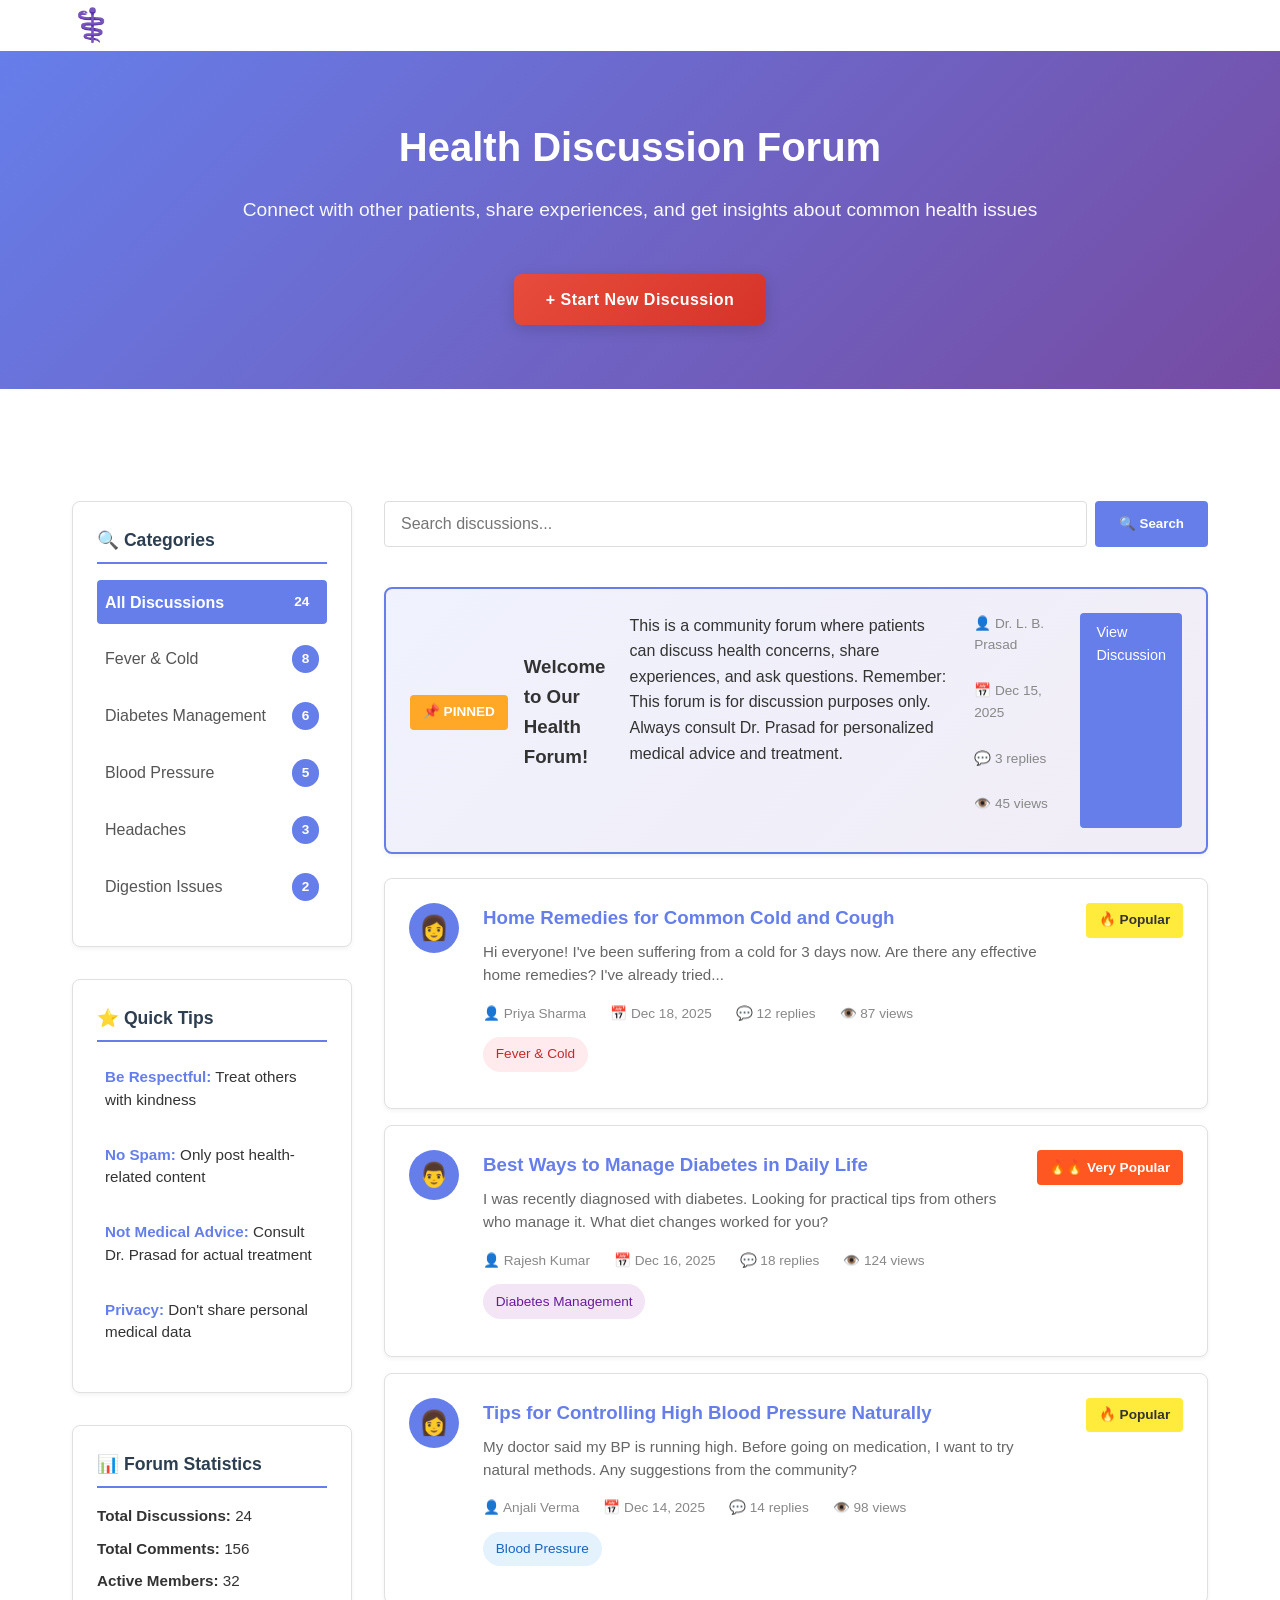
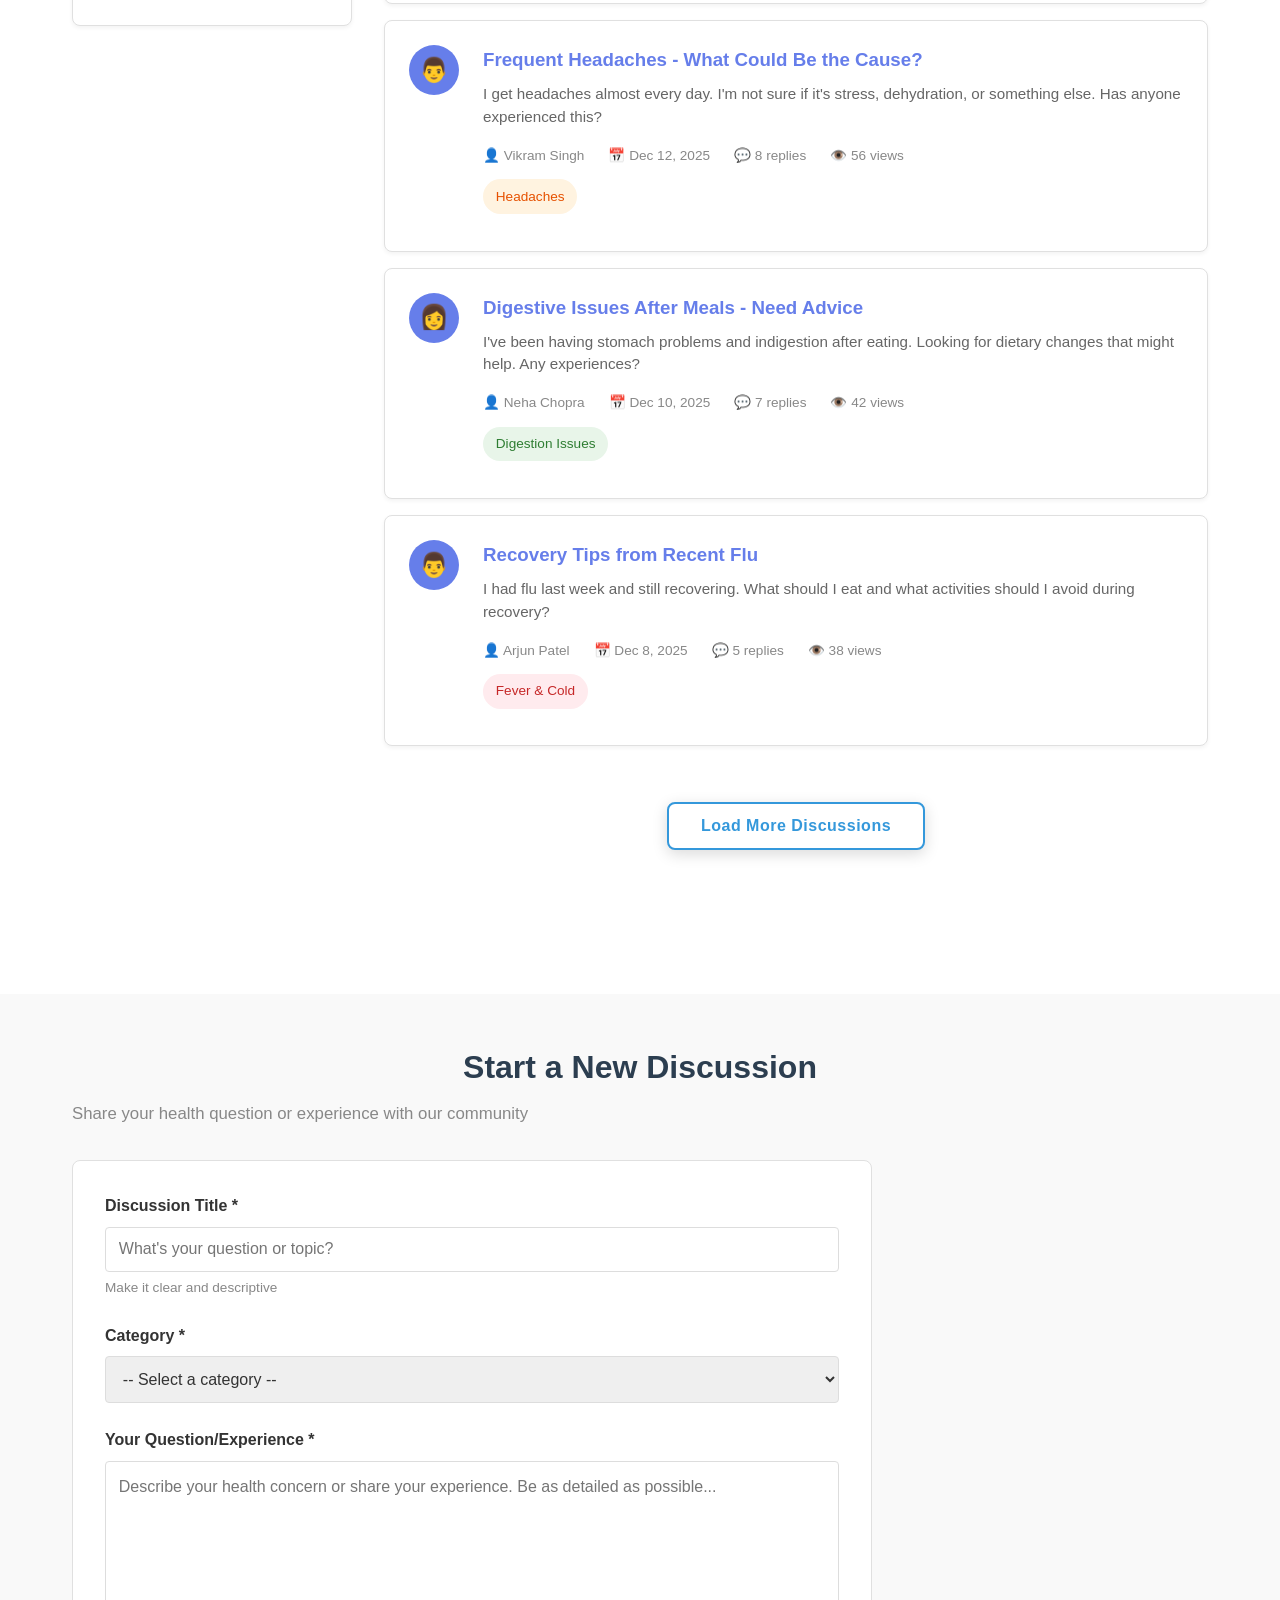
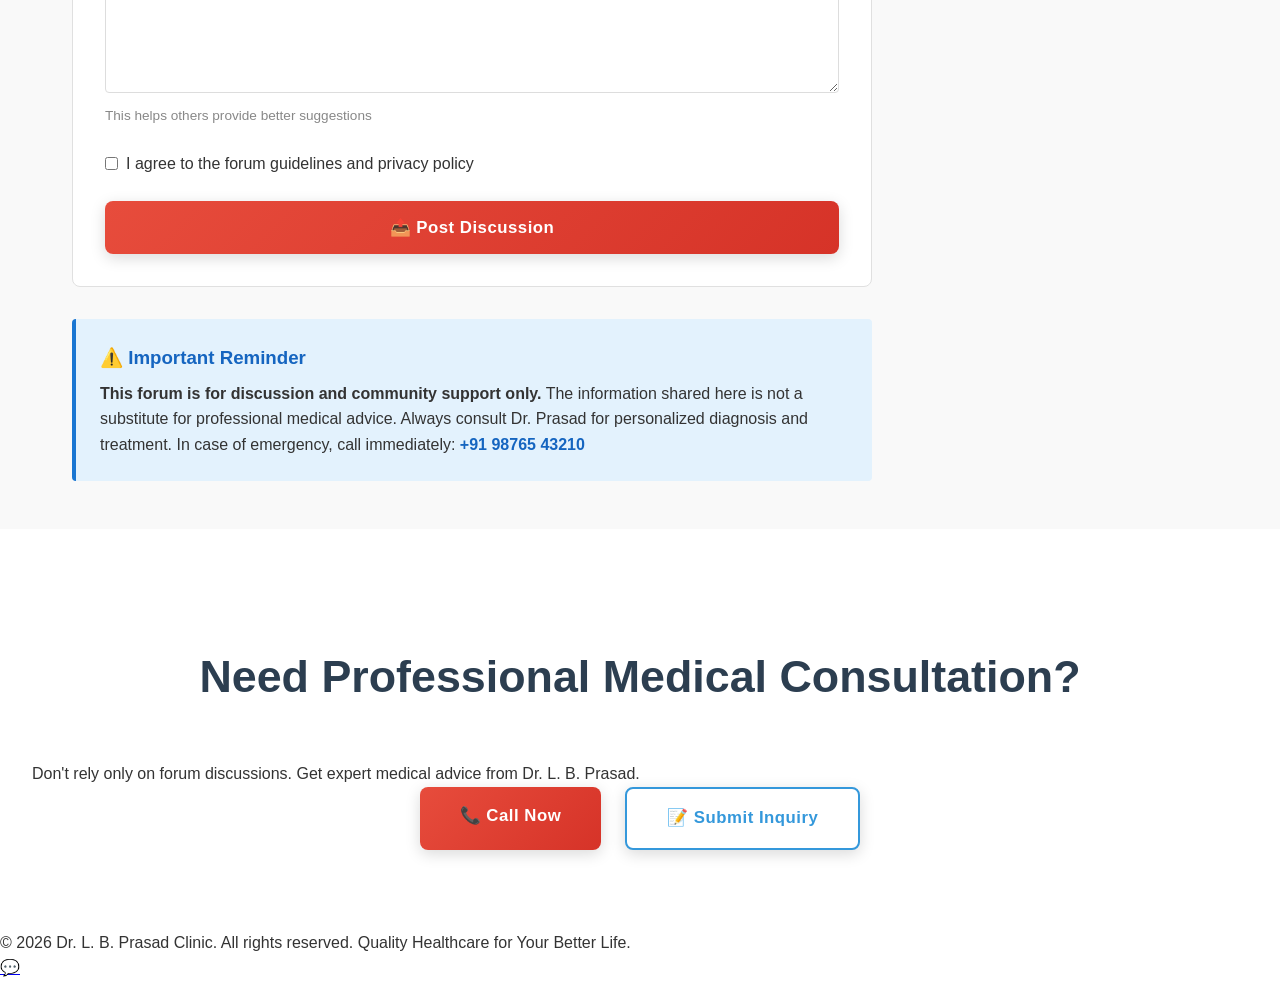
==== forum.html @ 611b88f1 "Add professional health discussion forum with modern UI and responsive design" ====
<!DOCTYPE html>
<html lang="en">
<head>
    <meta charset="UTF-8">
    <meta name="viewport" content="width=device-width, initial-scale=1.0">
    <title>Health Forum - Dr. L. B. Prasad Clinic</title>
    <link rel="stylesheet" href="style.css">
</head>
<body>
    <!-- Navbar -->
    <navbar>
        <div class="nav-container">
            <div class="logo">
                <span class="logo-icon">⚕️</span>
                <span>Dr. L. B. Prasad</span>
            </div>
            <ul class="nav-links">
                <li><a href="index.html#about">About</a></li>
                <li><a href="index.html#services">Services</a></li>
                <li><a href="index.html#testimonials">Testimonials</a></li>
                <li><a href="forum.html">Forum</a></li>
                <li><a href="index.html#contact">Contact</a></li>
            </ul>
        </div>
    </navbar>

    <!-- Forum Hero Section -->
    <section class="forum-hero">
        <h1>Health Discussion Forum</h1>
        <p>Connect with other patients, share experiences, and get insights about common health issues</p>
        <a href="#new-thread" class="btn btn-primary">+ Start New Discussion</a>
    </section>

    <!-- Forum Main Content -->
    <section class="forum-main">
        <div class="container forum-container">
            <!-- Sidebar -->
            <aside class="forum-sidebar">
                <div class="forum-widget">
                    <h3>🔍 Categories</h3>
                    <ul class="category-list">
                        <li><a href="#" class="category-active">All Discussions <span class="badge">24</span></a></li>
                        <li><a href="#">Fever & Cold <span class="badge">8</span></a></li>
                        <li><a href="#">Diabetes Management <span class="badge">6</span></a></li>
                        <li><a href="#">Blood Pressure <span class="badge">5</span></a></li>
                        <li><a href="#">Headaches <span class="badge">3</span></a></li>
                        <li><a href="#">Digestion Issues <span class="badge">2</span></a></li>
                    </ul>
                </div>

                <div class="forum-widget">
                    <h3>⭐ Quick Tips</h3>
                    <ul class="tips-list">
                        <li><strong>Be Respectful:</strong> Treat others with kindness</li>
                        <li><strong>No Spam:</strong> Only post health-related content</li>
                        <li><strong>Not Medical Advice:</strong> Consult Dr. Prasad for actual treatment</li>
                        <li><strong>Privacy:</strong> Don't share personal medical data</li>
                    </ul>
                </div>

                <div class="forum-widget">
                    <h3>📊 Forum Statistics</h3>
                    <p><strong>Total Discussions:</strong> 24</p>
                    <p><strong>Total Comments:</strong> 156</p>
                    <p><strong>Active Members:</strong> 32</p>
                </div>
            </aside>

            <!-- Main Forum Content -->
            <main class="forum-content">
                <!-- Search Bar -->
                <div class="forum-search">
                    <input type="text" placeholder="Search discussions..." id="forumSearch">
                    <button>🔍 Search</button>
                </div>

                <!-- Pinned Discussion -->
                <div class="forum-thread pinned">
                    <div class="thread-header">
                        <span class="pinned-badge">📌 PINNED</span>
                        <h3>Welcome to Our Health Forum!</h3>
                    </div>
                    <p class="thread-content">This is a community forum where patients can discuss health concerns, share experiences, and ask questions. Remember: This forum is for discussion purposes only. Always consult Dr. Prasad for personalized medical advice and treatment.</p>
                    <div class="thread-meta">
                        <span>👤 Dr. L. B. Prasad</span>
                        <span>📅 Dec 15, 2025</span>
                        <span>💬 3 replies</span>
                        <span>👁️ 45 views</span>
                    </div>
                    <div class="thread-actions">
                        <a href="#" class="action-btn">View Discussion</a>
                    </div>
                </div>

                <!-- Forum Threads -->
                <div class="forum-threads">
                    <!-- Thread 1 -->
                    <div class="forum-thread">
                        <div class="thread-avatar">
                            <span>👩</span>
                        </div>
                        <div class="thread-body">
                            <h3><a href="#">Home Remedies for Common Cold and Cough</a></h3>
                            <p class="thread-excerpt">Hi everyone! I've been suffering from a cold for 3 days now. Are there any effective home remedies? I've already tried...</p>
                            <div class="thread-meta">
                                <span>👤 Priya Sharma</span>
                                <span>📅 Dec 18, 2025</span>
                                <span>💬 12 replies</span>
                                <span>👁️ 87 views</span>
                            </div>
                            <div class="thread-tag">
                                <span class="tag cold">Fever & Cold</span>
                            </div>
                        </div>
                        <div class="thread-status">
                            <span class="popular">🔥 Popular</span>
                        </div>
                    </div>

                    <!-- Thread 2 -->
                    <div class="forum-thread">
                        <div class="thread-avatar">
                            <span>👨</span>
                        </div>
                        <div class="thread-body">
                            <h3><a href="#">Best Ways to Manage Diabetes in Daily Life</a></h3>
                            <p class="thread-excerpt">I was recently diagnosed with diabetes. Looking for practical tips from others who manage it. What diet changes worked for you?</p>
                            <div class="thread-meta">
                                <span>👤 Rajesh Kumar</span>
                                <span>📅 Dec 16, 2025</span>
                                <span>💬 18 replies</span>
                                <span>👁️ 124 views</span>
                            </div>
                            <div class="thread-tag">
                                <span class="tag diabetes">Diabetes Management</span>
                            </div>
                        </div>
                        <div class="thread-status">
                            <span class="very-popular">🔥🔥 Very Popular</span>
                        </div>
                    </div>

                    <!-- Thread 3 -->
                    <div class="forum-thread">
                        <div class="thread-avatar">
                            <span>👩</span>
                        </div>
                        <div class="thread-body">
                            <h3><a href="#">Tips for Controlling High Blood Pressure Naturally</a></h3>
                            <p class="thread-excerpt">My doctor said my BP is running high. Before going on medication, I want to try natural methods. Any suggestions from the community?</p>
                            <div class="thread-meta">
                                <span>👤 Anjali Verma</span>
                                <span>📅 Dec 14, 2025</span>
                                <span>💬 14 replies</span>
                                <span>👁️ 98 views</span>
                            </div>
                            <div class="thread-tag">
                                <span class="tag bp">Blood Pressure</span>
                            </div>
                        </div>
                        <div class="thread-status">
                            <span class="popular">🔥 Popular</span>
                        </div>
                    </div>

                    <!-- Thread 4 -->
                    <div class="forum-thread">
                        <div class="thread-avatar">
                            <span>👨</span>
                        </div>
                        <div class="thread-body">
                            <h3><a href="#">Frequent Headaches - What Could Be the Cause?</a></h3>
                            <p class="thread-excerpt">I get headaches almost every day. I'm not sure if it's stress, dehydration, or something else. Has anyone experienced this?</p>
                            <div class="thread-meta">
                                <span>👤 Vikram Singh</span>
                                <span>📅 Dec 12, 2025</span>
                                <span>💬 8 replies</span>
                                <span>👁️ 56 views</span>
                            </div>
                            <div class="thread-tag">
                                <span class="tag headache">Headaches</span>
                            </div>
                        </div>
                    </div>

                    <!-- Thread 5 -->
                    <div class="forum-thread">
                        <div class="thread-avatar">
                            <span>👩</span>
                        </div>
                        <div class="thread-body">
                            <h3><a href="#">Digestive Issues After Meals - Need Advice</a></h3>
                            <p class="thread-excerpt">I've been having stomach problems and indigestion after eating. Looking for dietary changes that might help. Any experiences?</p>
                            <div class="thread-meta">
                                <span>👤 Neha Chopra</span>
                                <span>📅 Dec 10, 2025</span>
                                <span>💬 7 replies</span>
                                <span>👁️ 42 views</span>
                            </div>
                            <div class="thread-tag">
                                <span class="tag digestion">Digestion Issues</span>
                            </div>
                        </div>
                    </div>

                    <!-- Thread 6 -->
                    <div class="forum-thread">
                        <div class="thread-avatar">
                            <span>👨</span>
                        </div>
                        <div class="thread-body">
                            <h3><a href="#">Recovery Tips from Recent Flu</a></h3>
                            <p class="thread-excerpt">I had flu last week and still recovering. What should I eat and what activities should I avoid during recovery?</p>
                            <div class="thread-meta">
                                <span>👤 Arjun Patel</span>
                                <span>📅 Dec 8, 2025</span>
                                <span>💬 5 replies</span>
                                <span>👁️ 38 views</span>
                            </div>
                            <div class="thread-tag">
                                <span class="tag cold">Fever & Cold</span>
                            </div>
                        </div>
                    </div>
                </div>

                <!-- Load More Button -->
                <div class="load-more-container">
                    <button class="btn btn-secondary">Load More Discussions</button>
                </div>
            </main>
        </div>
    </section>

    <!-- New Thread Modal Section -->
    <section class="new-thread-section" id="new-thread">
        <div class="container">
            <h2>Start a New Discussion</h2>
            <p class="section-subtitle">Share your health question or experience with our community</p>
            
            <form class="new-thread-form" id="newThreadForm">
                <div class="form-group">
                    <label for="thread-title">Discussion Title *</label>
                    <input type="text" id="thread-title" name="title" placeholder="What's your question or topic?" required>
                    <small>Make it clear and descriptive</small>
                </div>

                <div class="form-group">
                    <label for="thread-category">Category *</label>
                    <select id="thread-category" name="category" required>
                        <option value="">-- Select a category --</option>
                        <option value="fever">Fever & Cold</option>
                        <option value="diabetes">Diabetes Management</option>
                        <option value="bp">Blood Pressure</option>
                        <option value="headache">Headaches</option>
                        <option value="digestion">Digestion Issues</option>
                        <option value="other">Other Health Topics</option>
                    </select>
                </div>

                <div class="form-group">
                    <label for="thread-content">Your Question/Experience *</label>
                    <textarea id="thread-content" name="content" placeholder="Describe your health concern or share your experience. Be as detailed as possible..." rows="8" required></textarea>
                    <small>This helps others provide better suggestions</small>
                </div>

                <div class="form-group checkbox">
                    <input type="checkbox" id="thread-agree" name="agree" required>
                    <label for="thread-agree">I agree to the forum guidelines and privacy policy</label>
                </div>

                <button type="submit" class="btn btn-primary btn-large">📤 Post Discussion</button>
            </form>

            <div class="form-info">
                <h3>⚠️ Important Reminder</h3>
                <p><strong>This forum is for discussion and community support only.</strong> The information shared here is not a substitute for professional medical advice. Always consult Dr. Prasad for personalized diagnosis and treatment. In case of emergency, call immediately: <a href="tel:+919876543210"><strong>+91 98765 43210</strong></a></p>
            </div>
        </div>
    </section>

    <!-- CTA Section -->
    <section class="cta-section">
        <h2>Need Professional Medical Consultation?</h2>
        <p>Don't rely only on forum discussions. Get expert medical advice from Dr. L. B. Prasad.</p>
        <div class="cta-buttons">
            <a href="tel:+919876543210" class="btn btn-primary">📞 Call Now</a>
            <a href="index.html#inquiry" class="btn btn-secondary">📝 Submit Inquiry</a>
        </div>
    </section>

    <!-- Footer -->
    <footer>
        <p>&copy; 2026 Dr. L. B. Prasad Clinic. All rights reserved. Quality Healthcare for Your Better Life.</p>
    </footer>

    <!-- Floating WhatsApp Button -->
    <a href="https://wa.me/919876543210?text=Hi%20Dr.%20Prasad,%20I%20need%20medical%20consultation" class="whatsapp-btn" title="Chat on WhatsApp">💬</a>

    <script>
        // Smooth scrolling for navigation
        document.querySelectorAll('a[href^="#"]').forEach(anchor => {
            anchor.addEventListener('click', function (e) {
                e.preventDefault();
                const target = document.querySelector(this.getAttribute('href'));
                if (target) {
                    target.scrollIntoView({
                        behavior: 'smooth',
                        block: 'start'
                    });
                }
            });
        });

        // Forum search functionality
        const searchInput = document.getElementById('forumSearch');
        const threads = document.querySelectorAll('.forum-thread');

        if (searchInput) {
            searchInput.addEventListener('keyup', function() {
                const searchTerm = this.value.toLowerCase();
                threads.forEach(thread => {
                    const title = thread.querySelector('h3').textContent.toLowerCase();
                    const excerpt = thread.querySelector('.thread-excerpt') ? thread.querySelector('.thread-excerpt').textContent.toLowerCase() : '';
                    
                    if (title.includes(searchTerm) || excerpt.includes(searchTerm)) {
                        thread.style.display = 'flex';
                    } else {
                        thread.style.display = 'none';
                    }
                });
            });
        }

        // New thread form submission
        const newThreadForm = document.getElementById('newThreadForm');
        if (newThreadForm) {
            newThreadForm.addEventListener('submit', function(e) {
                e.preventDefault();
                alert('Thank you! Your discussion has been posted. The community can now see and respond to your question.');
                this.reset();
                window.location.href = '#forum-main';
            });
        }

        // Add animation to elements on scroll
        const observerOptions = {
            threshold: 0.1,
            rootMargin: '0px 0px -100px 0px'
        };

        const observer = new IntersectionObserver(function(entries) {
            entries.forEach(entry => {
                if (entry.isIntersecting) {
                    entry.target.style.opacity = '1';
                    entry.target.style.animation = 'slideIn 0.6s ease-out';
                }
            });
        }, observerOptions);

        document.querySelectorAll('.forum-thread').forEach(el => {
            el.style.opacity = '0';
            observer.observe(el);
        });

        // Add keyframe animation
        const style = document.createElement('style');
        style.textContent = `
            @keyframes slideIn {
                from {
                    opacity: 0;
                    transform: translateY(20px);
                }
                to {
                    opacity: 1;
                    transform: translateY(0);
                }
            }
        `;
        document.head.appendChild(style);
    </script>
</body>
</html>
---- style.css ----
* {
    margin: 0;
    padding: 0;
    box-sizing: border-box;
}

body {
    font-family: 'Segoe UI', Tahoma, Geneva, Verdana, sans-serif;
    line-height: 1.6;
    color: #333;
}

/* Navbar */
navbar {
    background: linear-gradient(135deg, #2c3e50 0%, #3498db 100%);
    color: white;
    padding: 1rem 0;
    position: sticky;
    top: 0;
    z-index: 100;
    box-shadow: 0 2px 10px rgba(0, 0, 0, 0.1);
}

.nav-container {
    max-width: 1200px;
    margin: 0 auto;
    display: flex;
    justify-content: space-between;
    align-items: center;
    padding: 0 2rem;
}

.logo {
    font-size: 1.5rem;
    font-weight: bold;
    display: flex;
    align-items: center;
    gap: 0.5rem;
}

.logo-icon {
    font-size: 2rem;
}

.nav-links {
    display: flex;
    gap: 2rem;
    list-style: none;
}

.nav-links a {
    color: white;
    text-decoration: none;
    transition: opacity 0.3s;
    font-size: 0.95rem;
}

.nav-links a:hover {
    opacity: 0.8;
}

/* Tablets & Medium Screens */
@media (max-width: 1024px) {
    .nav-container {
        padding: 0 1.5rem;
    }
    
    .nav-links {
        gap: 1.5rem;
    }
    
    .logo {
        font-size: 1.3rem;
    }
}

/* Small Tablets & Phones */
@media (max-width: 768px) {
    .nav-links {
        display: none;
    }
    
    .nav-container {
        padding: 0 1rem;
    }
    
    .logo {
        font-size: 1.2rem;
    }
    
    .logo-icon {
        font-size: 1.5rem;
    }
}

/* Extra Small Phones */
@media (max-width: 480px) {
    .logo {
        font-size: 1rem;
    }
    
    .logo-icon {
        font-size: 1.3rem;
    }
}

/* Hero Section */
.hero {
    background: linear-gradient(rgba(20, 33, 61, 0.85), rgba(52, 152, 219, 0.85)), 
                url('https://images.unsplash.com/photo-1576091160550-2173dba999ef?w=1400&h=700&fit=crop') center/cover;
    color: white;
    padding: 120px 2rem;
    text-align: center;
    min-height: 600px;
    display: flex;
    flex-direction: column;
    justify-content: center;
    align-items: center;
}

.hero h1 {
    font-size: 3.5rem;
    margin-bottom: 1.5rem;
    text-shadow: 2px 2px 8px rgba(0, 0, 0, 0.5);
    font-weight: 700;
    letter-spacing: -1px;
}

.hero p {
    font-size: 1.4rem;
    margin-bottom: 3rem;
    max-width: 750px;
    text-shadow: 1px 1px 4px rgba(0, 0, 0, 0.4);
    line-height: 1.6;
}

.cta-buttons {
    display: flex;
    gap: 1.5rem;
    justify-content: center;
    flex-wrap: wrap;
}

.btn {
    padding: 16px 40px;
    font-size: 1.05rem;
    border: none;
    border-radius: 8px;
    cursor: pointer;
    text-decoration: none;
    transition: all 0.35s cubic-bezier(0.4, 0, 0.2, 1);
    font-weight: 700;
    display: inline-block;
    letter-spacing: 0.5px;
    box-shadow: 0 4px 15px rgba(0, 0, 0, 0.15);
}

.btn-primary {
    background: linear-gradient(135deg, #e74c3c 0%, #d63328 100%);
    color: white;
}

.btn-primary:hover {
    background: linear-gradient(135deg, #d63328 0%, #c0392b 100%);
    transform: translateY(-3px);
    box-shadow: 0 8px 25px rgba(231, 76, 60, 0.4);
}

.btn-primary:active {
    transform: translateY(-1px);
}

.btn-secondary {
    background: white;
    color: #3498db;
    border: 2px solid #3498db;
}

.btn-secondary:hover {
    background: #3498db;
    color: white;
    transform: translateY(-3px);
    box-shadow: 0 8px 25px rgba(52, 152, 219, 0.4);
}

/* Large Desktops (1920px and above) */
@media (min-width: 1920px) {
    .hero {
        padding: 150px 2rem;
        min-height: 700px;
    }
    
    .hero h1 {
        font-size: 4rem;
    }
    
    .hero p {
        font-size: 1.6rem;
    }
}

/* Standard Desktops */
@media (max-width: 1200px) and (min-width: 1024px) {
    .hero {
        padding: 100px 2rem;
        min-height: 550px;
    }
    
    .hero h1 {
        font-size: 3rem;
    }
    
    .hero p {
        font-size: 1.2rem;
    }
}

/* Tablets & Medium Screens */
@media (max-width: 1024px) {
    .hero {
        padding: 80px 1.5rem;
        min-height: 500px;
    }
    
    .hero h1 {
        font-size: 2.5rem;
        margin-bottom: 1.2rem;
    }
    
    .hero p {
        font-size: 1.1rem;
        margin-bottom: 2.5rem;
    }
    
    .btn {
        padding: 14px 35px;
        font-size: 0.95rem;
    }
}

/* Small Tablets & Large Phones */
@media (max-width: 768px) {
    .hero {
        padding: 60px 1rem;
        min-height: 450px;
    }
    
    .hero h1 {
        font-size: 2rem;
        margin-bottom: 1rem;
    }
    
    .hero p {
        font-size: 1rem;
        margin-bottom: 2rem;
        max-width: 100%;
    }
    
    .cta-buttons {
        flex-direction: column;
        align-items: center;
        gap: 1rem;
        width: 100%;
    }
    
    .btn {
        width: 90%;
        max-width: 350px;
        padding: 14px 30px;
        font-size: 0.95rem;
    }
}

/* Phones (480px to 768px) */
@media (max-width: 600px) {
    .hero {
        padding: 50px 1rem;
        min-height: 400px;
    }
    
    .hero h1 {
        font-size: 1.7rem;
        margin-bottom: 0.8rem;
        letter-spacing: 0;
    }
    
    .hero p {
        font-size: 0.9rem;
        margin-bottom: 1.5rem;
        line-height: 1.5;
    }
    
    .btn {
        width: 100%;
        padding: 12px 25px;
        font-size: 0.9rem;
    }
}

/* Extra Small Phones (Below 480px) */
@media (max-width: 480px) {
    .hero {
        padding: 40px 0.75rem;
        min-height: 350px;
    }
    
    .hero h1 {
        font-size: 1.5rem;
        margin-bottom: 0.6rem;
    }
    
    .hero p {
        font-size: 0.85rem;
        margin-bottom: 1.2rem;
    }
    
    .cta-buttons {
        gap: 0.8rem;
    }
    
    .btn {
        width: 100%;
        padding: 11px 20px;
        font-size: 0.85rem;
        letter-spacing: 0;
    }
}

/* Container */
.container {
    max-width: 1200px;
    margin: 0 auto;
    padding: 0 2rem;
}

/* Section Styling */
section {
    padding: 80px 2rem;
}

section h2 {
    font-size: 2.8rem;
    margin-bottom: 3rem;
    color: #2c3e50;
    text-align: center;
    font-weight: 700;
}

/* Large Desktops */
@media (min-width: 1920px) {
    section {
        padding: 100px 2rem;
    }
    
    section h2 {
        font-size: 3.2rem;
        margin-bottom: 4rem;
    }
}

/* Tablets */
@media (max-width: 1024px) {
    section {
        padding: 60px 1.5rem;
    }
    
    section h2 {
        font-size: 2.3rem;
        margin-bottom: 2.5rem;
    }
}

/* Small Tablets & Large Phones */
@media (max-width: 768px) {
    section {
        padding: 50px 1rem;
    }
    
    section h2 {
        font-size: 1.9rem;
        margin-bottom: 2rem;
    }
}

/* Phones */
@media (max-width: 600px) {
    section {
        padding: 40px 0.75rem;
    }
    
    section h2 {
        font-size: 1.6rem;
        margin-bottom: 1.5rem;
    }
}

/* Extra Small Phones */
@media (max-width: 480px) {
    section {
        padding: 30px 0.75rem;
    }
    
    section h2 {
        font-size: 1.4rem;
        margin-bottom: 1.2rem;
    }
}

/* About Doctor Section */
.about-doctor {
    background: #f8f9fa;
    padding: 80px 2rem;
}

.about-doctor h2 {
    margin-bottom: 3rem;
}

.about-content {
    display: grid;
    grid-template-columns: 1fr 1fr;
    gap: 4rem;
    align-items: center;
    max-width: 1200px;
    margin: 0 auto;
}

.about-image {
    text-align: center;
}

.about-image img {
    width: 100%;
    max-width: 380px;
    border-radius: 12px;
    box-shadow: 0 10px 40px rgba(0, 0, 0, 0.15);
    transition: transform 0.3s;
}

.about-image img:hover {
    transform: scale(1.02);
}

.about-text h3 {
    font-size: 1.9rem;
    color: #3498db;
    margin-bottom: 1.5rem;
}

.about-text p {
    margin-bottom: 2rem;
    color: #555;
    line-height: 1.8;
    font-size: 1.05rem;
}

.points {
    list-style: none;
}

.points li {
    padding: 1rem 0;
    padding-left: 40px;
    position: relative;
    color: #555;
    font-size: 1.05rem;
    line-height: 1.6;
}

.points li:before {
    content: "✓";
    position: absolute;
    left: 0;
    color: #27ae60;
    font-weight: bold;
    font-size: 1.4rem;
}

/* Tablets */
@media (max-width: 1024px) {
    .about-content {
        gap: 2.5rem;
    }
    
    .about-text h3 {
        font-size: 1.6rem;
        margin-bottom: 1.2rem;
    }
    
    .about-text p {
        margin-bottom: 1.5rem;
        font-size: 1rem;
    }
    
    .points li {
        padding: 0.8rem 0;
        padding-left: 35px;
        font-size: 1rem;
    }
}

/* Small Tablets & Large Phones */
@media (max-width: 768px) {
    .about-doctor {
        padding: 50px 1rem;
    }
    
    .about-content {
        grid-template-columns: 1fr;
        gap: 2rem;
    }
    
    .about-image img {
        max-width: 280px;
    }
    
    .about-text h3 {
        font-size: 1.5rem;
        margin-bottom: 1rem;
    }
    
    .about-text p {
        margin-bottom: 1.2rem;
        font-size: 0.95rem;
    }
    
    .points li {
        padding: 0.7rem 0;
        padding-left: 30px;
        font-size: 0.95rem;
    }
}

/* Phones */
@media (max-width: 600px) {
    .about-doctor {
        padding: 40px 0.75rem;
    }
    
    .about-image img {
        max-width: 220px;
    }
    
    .about-text h3 {
        font-size: 1.3rem;
        margin-bottom: 0.8rem;
    }
    
    .about-text p {
        margin-bottom: 1rem;
        font-size: 0.9rem;
        line-height: 1.6;
    }
    
    .points li {
        padding: 0.6rem 0;
        padding-left: 28px;
        font-size: 0.9rem;
    }
    
    .points li:before {
        font-size: 1.2rem;
    }
}

/* Extra Small Phones */
@media (max-width: 480px) {
    .about-doctor {
        padding: 30px 0.75rem;
    }
    
    .about-image img {
        max-width: 180px;
    }
    
    .about-text h3 {
        font-size: 1.2rem;
        margin-bottom: 0.6rem;
    }
    
    .about-text p {
        margin-bottom: 0.8rem;
        font-size: 0.85rem;
    }
    
    .points li {
        padding: 0.5rem 0;
        padding-left: 25px;
        font-size: 0.85rem;
    }
}

/* Services Section */
.services {
    background: white;
}

.services-grid {
    display: grid;
    grid-template-columns: repeat(auto-fit, minmax(280px, 1fr));
    gap: 2.5rem;
    max-width: 1200px;
    margin: 0 auto;
}

.service-card {
    background: #f8f9fa;
    padding: 2.5rem 2rem;
    border-radius: 12px;
    text-align: center;
    transition: all 0.35s cubic-bezier(0.4, 0, 0.2, 1);
    border-top: 5px solid #3498db;
    box-shadow: 0 2px 10px rgba(0, 0, 0, 0.08);
    position: relative;
    overflow: hidden;
}

.service-card:hover {
    transform: translateY(-8px);
    box-shadow: 0 15px 40px rgba(52, 152, 219, 0.25);
    border-top-color: #e74c3c;
}

.service-icon {
    font-size: 3rem;
    margin-bottom: 1.2rem;
    transition: transform 0.3s;
}

.service-card:hover .service-icon {
    transform: scale(1.1) rotate(-5deg);
}

.service-card h3 {
    color: #2c3e50;
    margin-bottom: 1rem;
    font-size: 1.3rem;
}

.service-card p {
    color: #666;
    font-size: 0.95rem;
    line-height: 1.7;
}

/* Services Section - Responsive */
@media (max-width: 1024px) {
    .services-grid {
        grid-template-columns: repeat(2, 1fr);
        gap: 2rem;
    }
}

@media (max-width: 768px) {
    .services {
        padding: 50px 1rem;
    }
    
    .services-grid {
        grid-template-columns: 1fr;
        gap: 1.5rem;
    }
    
    .service-card {
        padding: 2rem 1.5rem;
        border-top: 4px solid #3498db;
    }
    
    .service-icon {
        font-size: 2.5rem;
        margin-bottom: 1rem;
    }
    
    .service-card h3 {
        font-size: 1.2rem;
    }
    
    .service-card p {
        font-size: 0.9rem;
    }
}

@media (max-width: 600px) {
    .services {
        padding: 40px 0.75rem;
    }
    
    .services-grid {
        gap: 1.2rem;
    }
    
    .service-card {
        padding: 1.5rem 1.2rem;
    }
    
    .service-icon {
        font-size: 2.2rem;
    }
    
    .service-card h3 {
        font-size: 1.1rem;
        margin-bottom: 0.6rem;
    }
    
    .service-card p {
        font-size: 0.85rem;
        line-height: 1.5;
    }
}

@media (max-width: 480px) {
    .service-card {
        padding: 1.2rem 1rem;
    }
    
    .service-icon {
        font-size: 2rem;
        margin-bottom: 0.8rem;
    }
    
    .service-card h3 {
        font-size: 1rem;
    }
}

/* Testimonials Section */
.testimonials {
    background: linear-gradient(135deg, #3498db 0%, #2980b9 100%);
    color: white;
    padding: 80px 2rem;
}

.testimonials h2 {
    color: white;
}

.testimonials-grid {
    display: grid;
    grid-template-columns: repeat(auto-fit, minmax(300px, 1fr));
    gap: 2.5rem;
    max-width: 1200px;
    margin: 0 auto;
}

.testimonial-card {
    background: rgba(255, 255, 255, 0.12);
    padding: 2.5rem;
    border-radius: 12px;
    backdrop-filter: blur(10px);
    border: 1px solid rgba(255, 255, 255, 0.25);
    transition: all 0.35s;
    position: relative;
    overflow: hidden;
}

.testimonial-card:hover {
    background: rgba(255, 255, 255, 0.18);
    transform: translateY(-5px);
    box-shadow: 0 15px 40px rgba(0, 0, 0, 0.2);
}

.testimonial-stars {
    font-size: 1.3rem;
    color: #ffc107;
    margin-bottom: 1rem;
    letter-spacing: 2px;
}

.testimonial-text {
    font-size: 1rem;
    margin-bottom: 1.5rem;
    line-height: 1.8;
    font-style: italic;
    color: rgba(255, 255, 255, 0.95);
}

.testimonial-author {
    display: flex;
    align-items: center;
    gap: 1rem;
}

.author-avatar {
    width: 55px;
    height: 55px;
    border-radius: 50%;
    background: rgba(255, 255, 255, 0.25);
    display: flex;
    align-items: center;
    justify-content: center;
    font-size: 1.8rem;
    border: 2px solid rgba(255, 255, 255, 0.4);
    flex-shrink: 0;
}

.author-info h4 {
    margin: 0;
    font-size: 1rem;
    font-weight: 600;
}

.author-info p {
    margin: 0;
    font-size: 0.85rem;
    opacity: 0.85;
}

/* Testimonials Section - Responsive */
@media (max-width: 1024px) {
    .testimonials {
        padding: 60px 1.5rem;
    }
    
    .testimonials-grid {
        grid-template-columns: repeat(2, 1fr);
        gap: 2rem;
    }
}

@media (max-width: 768px) {
    .testimonials {
        padding: 50px 1rem;
    }
    
    .testimonials-grid {
        grid-template-columns: 1fr;
        gap: 1.5rem;
    }
    
    .testimonial-card {
        padding: 2rem 1.5rem;
    }
    
    .testimonial-stars {
        font-size: 1.1rem;
        margin-bottom: 0.8rem;
    }
    
    .testimonial-text {
        font-size: 0.95rem;
        margin-bottom: 1.2rem;
    }
    
    .author-avatar {
        width: 48px;
        height: 48px;
        font-size: 1.5rem;
    }
    
    .author-info h4 {
        font-size: 0.95rem;
    }
    
    .author-info p {
        font-size: 0.8rem;
    }
}

@media (max-width: 600px) {
    .testimonials {
        padding: 40px 0.75rem;
    }
    
    .testimonials-grid {
        gap: 1.2rem;
    }
    
    .testimonial-card {
        padding: 1.5rem 1.2rem;
    }
    
    .testimonial-text {
        font-size: 0.9rem;
        margin-bottom: 1rem;
        line-height: 1.6;
    }
    
    .author-avatar {
        width: 45px;
        height: 45px;
        font-size: 1.3rem;
    }
}

@media (max-width: 480px) {
    .testimonial-card {
        padding: 1.2rem 1rem;
    }
    
    .testimonial-text {
        font-size: 0.85rem;
    }
    
    .author-avatar {
        width: 42px;
        height: 42px;
    }
}

/* Contact Section */
.contact {
    background: #f8f9fa;
    padding: 80px 2rem;
}

.contact h2 {
    margin-bottom: 3rem;
}

.contact-content {
    display: grid;
    grid-template-columns: 1fr 1fr;
    gap: 3.5rem;
    max-width: 1200px;
    margin: 0 auto;
}

.contact-info {
    background: white;
    padding: 3rem;
    border-radius: 12px;
    box-shadow: 0 8px 30px rgba(0, 0, 0, 0.12);
    transition: all 0.3s;
}

.contact-info:hover {
    box-shadow: 0 12px 40px rgba(0, 0, 0, 0.15);
}

.contact-info h3 {
    color: #3498db;
    margin-bottom: 2.5rem;
    font-size: 1.6rem;
}

.contact-item {
    margin-bottom: 2.5rem;
    padding-bottom: 2.5rem;
    border-bottom: 1px solid #ecf0f1;
}

.contact-item:last-child {
    border-bottom: none;
    margin-bottom: 0;
    padding-bottom: 0;
}

.contact-item strong {
    color: #2c3e50;
    display: block;
    margin-bottom: 0.7rem;
    font-size: 1.05rem;
}

.contact-item a {
    color: #e74c3c;
    text-decoration: none;
    transition: color 0.3s;
    font-size: 1.1rem;
    font-weight: 600;
}

.contact-item a:hover {
    color: #c0392b;
}

.contact-item p {
    color: #666;
    line-height: 1.7;
}

.contact-buttons {
    display: flex;
    gap: 1rem;
    margin-top: 2.5rem;
    flex-wrap: wrap;
}

.contact-buttons a {
    flex: 1;
    min-width: 160px;
}

.map-container {
    border-radius: 12px;
    overflow: hidden;
    box-shadow: 0 8px 30px rgba(0, 0, 0, 0.12);
    height: 450px;
}

.map-container iframe {
    width: 100%;
    height: 100%;
    border: none;
}

/* Contact Section - Responsive (CRITICAL FOR CONVERSION) */
@media (max-width: 1024px) {
    .contact {
        padding: 60px 1.5rem;
    }
    
    .contact-content {
        gap: 2.5rem;
    }
}

@media (max-width: 768px) {
    .contact {
        padding: 50px 1rem;
    }
    
    .contact-content {
        grid-template-columns: 1fr;
        gap: 2rem;
    }
    
    .contact-info {
        padding: 2rem 1.5rem;
    }
    
    .contact-info h3 {
        font-size: 1.4rem;
        margin-bottom: 1.5rem;
    }
    
    .contact-item {
        margin-bottom: 1.5rem;
        padding-bottom: 1.5rem;
    }
    
    .contact-item strong {
        font-size: 1rem;
        margin-bottom: 0.5rem;
    }
    
    .contact-item a {
        font-size: 1rem;
    }
    
    .contact-item p {
        font-size: 0.95rem;
    }
    
    .contact-buttons {
        gap: 0.8rem;
    }
    
    .contact-buttons a {
        min-width: 140px;
        padding: 14px 25px;
    }
    
    .map-container {
        height: 350px;
    }
}

@media (max-width: 600px) {
    .contact {
        padding: 40px 0.75rem;
    }
    
    .contact-info {
        padding: 1.5rem 1.2rem;
    }
    
    .contact-info h3 {
        font-size: 1.3rem;
        margin-bottom: 1.2rem;
    }
    
    .contact-item {
        margin-bottom: 1.2rem;
        padding-bottom: 1.2rem;
    }
    
    .contact-item strong {
        font-size: 0.95rem;
    }
    
    .contact-item a {
        font-size: 0.95rem;
    }
    
    .contact-buttons {
        flex-direction: column;
        gap: 0.8rem;
    }
    
    .contact-buttons a {
        width: 100%;
        min-width: auto;
        padding: 13px 20px;
        font-size: 0.9rem;
    }
    
    .map-container {
        height: 300px;
    }
}

@media (max-width: 480px) {
    .contact {
        padding: 30px 0.75rem;
    }
    
    .contact-info {
        padding: 1.2rem 1rem;
    }
    
    .contact-info h3 {
        font-size: 1.2rem;
    }
    
    .contact-item {
        margin-bottom: 1rem;
        padding-bottom: 1rem;
    }
    
    .contact-item strong {
        font-size: 0.9rem;
    }
    
    .contact-buttons a {
        padding: 12px 15px;
        font-size: 0.85rem;
    }
    
    .map-container {
        height: 250px;
    }
}

/* Footer - Responsive */
@media (max-width: 768px) {
    footer {
        padding: 1.5rem 1rem;
    }
    
    footer p {
        font-size: 0.9rem;
    }
}

@media (max-width: 480px) {
    footer {
        padding: 1rem 0.75rem;
    }
    
    footer p {
        font-size: 0.8rem;
        line-height: 1.5;
    }
}

/* Floating WhatsApp Button - Responsive & Touch-Friendly */
@media (max-width: 768px) {
    .whatsapp-btn {
        width: 60px;
        height: 60px;
        font-size: 1.6rem;
        bottom: 25px;
        right: 25px;
    }
}

@media (max-width: 600px) {
    .whatsapp-btn {
        width: 55px;
        height: 55px;
        font-size: 1.5rem;
        bottom: 20px;
        right: 20px;
    }
}

@media (max-width: 480px) {
    .whatsapp-btn {
        width: 50px;
        height: 50px;
        font-size: 1.3rem;
        bottom: 15px;
        right: 15px;
    }
}

/* Utility Classes */
.text-center {
    text-align: center;
}

.mt-3 {
    margin-top: 3rem;
}

/* CTA Buttons within sections */
.cta-buttons {
    display: flex;
    gap: 1.5rem;
    justify-content: center;
    flex-wrap: wrap;
}

@media (max-width: 768px) {
    .cta-buttons {
        flex-direction: column;
        align-items: center;
        gap: 1rem;
        width: 100%;
    }
    
    .cta-buttons .btn {
        width: 90%;
        max-width: 350px;
    }
}

@media (max-width: 600px) {
    .cta-buttons .btn {
        width: 100%;
        max-width: none;
    }
}

/* Inquiry Form Section */
.inquiry-section {
    background: linear-gradient(135deg, #ecf0f1 0%, #bdc3c7 100%);
    padding: 80px 2rem;
}

.inquiry-section h2 {
    color: #2c3e50;
}

.inquiry-subtitle {
    text-align: center;
    font-size: 1.1rem;
    color: #555;
    margin-bottom: 3rem;
    max-width: 700px;
    margin-left: auto;
    margin-right: auto;
}

.inquiry-content {
    display: grid;
    grid-template-columns: 2fr 1fr;
    gap: 3rem;
    max-width: 1200px;
    margin: 0 auto;
}

.inquiry-form {
    background: white;
    padding: 3rem;
    border-radius: 12px;
    box-shadow: 0 8px 30px rgba(0, 0, 0, 0.12);
}

.form-group {
    margin-bottom: 1.8rem;
}

.form-group label {
    display: block;
    margin-bottom: 0.7rem;
    color: #2c3e50;
    font-weight: 600;
    font-size: 1rem;
}

.form-group input,
.form-group select,
.form-group textarea {
    width: 100%;
    padding: 12px 15px;
    border: 2px solid #ecf0f1;
    border-radius: 8px;
    font-size: 1rem;
    font-family: inherit;
    transition: all 0.3s;
    color: #333;
}

.form-group input:focus,
.form-group select:focus,
.form-group textarea:focus {
    outline: none;
    border-color: #3498db;
    box-shadow: 0 0 0 4px rgba(52, 152, 219, 0.1);
}

.form-group textarea {
    resize: vertical;
    min-height: 120px;
    line-height: 1.6;
}

.form-group.checkbox {
    display: flex;
    align-items: center;
    gap: 0.8rem;
    margin-bottom: 2rem;
}

.form-group.checkbox input {
    width: auto;
    margin: 0;
}

.form-group.checkbox label {
    margin: 0;
    font-weight: normal;
}

.btn-large {
    width: 100%;
    padding: 16px 30px;
    font-size: 1.05rem;
}

.inquiry-info {
    background: white;
    padding: 2.5rem;
    border-radius: 12px;
    box-shadow: 0 8px 30px rgba(0, 0, 0, 0.12);
    height: fit-content;
}

.inquiry-info h3 {
    color: #3498db;
    margin-bottom: 1.5rem;
    font-size: 1.4rem;
}

.inquiry-benefits {
    list-style: none;
    margin-bottom: 2rem;
}

.inquiry-benefits li {
    padding: 0.8rem 0;
    color: #555;
    font-size: 1rem;
    line-height: 1.6;
}

.inquiry-benefits li:before {
    content: "✓ ";
    color: #27ae60;
    font-weight: bold;
    margin-right: 0.5rem;
}

.inquiry-note {
    background: #fff3cd;
    border-left: 4px solid #ffc107;
    padding: 1.5rem;
    border-radius: 8px;
    color: #856404;
    font-size: 0.95rem;
}

.inquiry-note a {
    color: #e74c3c;
    text-decoration: none;
    font-weight: 600;
}

.inquiry-note a:hover {
    color: #c0392b;
}

/* Tablets */
@media (max-width: 1024px) {
    .inquiry-section {
        padding: 60px 1.5rem;
    }
    
    .inquiry-content {
        grid-template-columns: 1fr;
        gap: 2rem;
    }
    
    .inquiry-form {
        padding: 2.5rem;
    }
    
    .inquiry-info {
        padding: 2rem;
    }
}

/* Small Tablets & Large Phones */
@media (max-width: 768px) {
    .inquiry-section {
        padding: 50px 1rem;
    }
    
    .inquiry-subtitle {
        font-size: 1rem;
        margin-bottom: 2.5rem;
    }
    
    .inquiry-form {
        padding: 2rem 1.5rem;
    }
    
    .form-group {
        margin-bottom: 1.5rem;
    }
    
    .form-group label {
        font-size: 0.95rem;
    }
    
    .form-group input,
    .form-group select,
    .form-group textarea {
        padding: 11px 12px;
        font-size: 0.95rem;
    }
    
    .inquiry-info {
        padding: 1.8rem 1.5rem;
    }
}

/* Phones */
@media (max-width: 600px) {
    .inquiry-section {
        padding: 40px 0.75rem;
    }
    
    .inquiry-subtitle {
        font-size: 0.95rem;
        margin-bottom: 2rem;
    }
    
    .inquiry-form {
        padding: 1.5rem 1rem;
    }
    
    .form-group {
        margin-bottom: 1.2rem;
    }
    
    .form-group label {
        font-size: 0.9rem;
    }
    
    .form-group input,
    .form-group select,
    .form-group textarea {
        padding: 10px 10px;
        font-size: 0.9rem;
    }
    
    .btn-large {
        padding: 14px 20px;
        font-size: 0.95rem;
    }
    
    .inquiry-info {
        padding: 1.5rem 1rem;
    }
    
    .inquiry-info h3 {
        font-size: 1.2rem;
    }
}

/* Extra Small Phones */
@media (max-width: 480px) {
    .inquiry-section {
        padding: 30px 0.75rem;
    }
    
    .inquiry-form {
        padding: 1.2rem 0.8rem;
    }
    
    .form-group {
        margin-bottom: 1rem;
    }
    
    .form-group label {
        font-size: 0.85rem;
    }
    
    .form-group input,
    .form-group select,
    .form-group textarea {
        padding: 9px 8px;
        font-size: 0.85rem;
    }
}

/* ============================================
   FORUM PAGE STYLES
   ============================================ */

/* Forum Hero Section */
.forum-hero {
    background: linear-gradient(135deg, #667eea 0%, #764ba2 100%);
    color: white;
    padding: 4rem 2rem;
    text-align: center;
}

.forum-hero h1 {
    font-size: 2.5rem;
    margin-bottom: 1rem;
    font-weight: bold;
}

.forum-hero p {
    font-size: 1.2rem;
    margin-bottom: 2rem;
    opacity: 0.95;
}

.forum-hero .btn {
    margin-top: 1rem;
    font-size: 1rem;
    padding: 0.8rem 2rem;
}

/* Forum Main Container */
.forum-container {
    display: grid;
    grid-template-columns: 280px 1fr;
    gap: 2rem;
    margin-top: 2rem;
    margin-bottom: 2rem;
}

/* Forum Sidebar */
.forum-sidebar {
    display: flex;
    flex-direction: column;
    gap: 2rem;
}

.forum-widget {
    background: white;
    border: 1px solid #e0e0e0;
    border-radius: 8px;
    padding: 1.5rem;
    box-shadow: 0 2px 4px rgba(0, 0, 0, 0.05);
}

.forum-widget h3 {
    font-size: 1.1rem;
    margin-bottom: 1rem;
    color: #2c3e50;
    border-bottom: 2px solid #667eea;
    padding-bottom: 0.5rem;
}

.category-list {
    list-style: none;
}

.category-list li {
    margin-bottom: 0.8rem;
}

.category-list a {
    color: #555;
    text-decoration: none;
    display: flex;
    justify-content: space-between;
    align-items: center;
    padding: 0.5rem;
    border-radius: 4px;
    transition: all 0.3s;
}

.category-list a:hover {
    background: #f0f0f0;
    color: #667eea;
}

.category-list a.category-active {
    background: #667eea;
    color: white;
    font-weight: bold;
}

.badge {
    background: #667eea;
    color: white;
    padding: 0.2rem 0.6rem;
    border-radius: 20px;
    font-size: 0.85rem;
    font-weight: bold;
}

.tips-list {
    list-style: none;
}

.tips-list li {
    margin-bottom: 1rem;
    font-size: 0.95rem;
    line-height: 1.5;
    padding: 0.5rem;
}

.tips-list strong {
    color: #667eea;
}

.forum-widget p {
    margin-bottom: 0.5rem;
    font-size: 0.95rem;
}

/* Forum Main Content */
.forum-content {
    display: flex;
    flex-direction: column;
    gap: 1.5rem;
}

/* Forum Search */
.forum-search {
    display: flex;
    gap: 0.5rem;
    margin-bottom: 1rem;
}

.forum-search input {
    flex: 1;
    padding: 0.8rem 1rem;
    border: 1px solid #ddd;
    border-radius: 4px;
    font-size: 1rem;
    transition: border-color 0.3s;
}

.forum-search input:focus {
    outline: none;
    border-color: #667eea;
    box-shadow: 0 0 0 3px rgba(102, 126, 234, 0.1);
}

.forum-search button {
    padding: 0.8rem 1.5rem;
    background: #667eea;
    color: white;
    border: none;
    border-radius: 4px;
    cursor: pointer;
    font-weight: bold;
    transition: background 0.3s;
}

.forum-search button:hover {
    background: #5568d3;
}

/* Forum Threads */
.forum-threads {
    display: flex;
    flex-direction: column;
    gap: 1rem;
}

.forum-thread {
    background: white;
    border: 1px solid #e0e0e0;
    border-radius: 8px;
    padding: 1.5rem;
    display: flex;
    gap: 1.5rem;
    box-shadow: 0 2px 4px rgba(0, 0, 0, 0.05);
    transition: all 0.3s;
}

.forum-thread:hover {
    box-shadow: 0 4px 12px rgba(0, 0, 0, 0.1);
    transform: translateY(-2px);
}

.forum-thread.pinned {
    background: linear-gradient(135deg, rgba(102, 126, 234, 0.1) 0%, rgba(118, 75, 162, 0.1) 100%);
    border: 2px solid #667eea;
}

.thread-avatar {
    flex-shrink: 0;
    width: 50px;
    height: 50px;
    background: #667eea;
    border-radius: 50%;
    display: flex;
    align-items: center;
    justify-content: center;
    font-size: 1.5rem;
}

.thread-body {
    flex: 1;
}

.thread-body h3 {
    margin-bottom: 0.5rem;
    color: #2c3e50;
}

.thread-body h3 a {
    color: #667eea;
    text-decoration: none;
    transition: color 0.3s;
}

.thread-body h3 a:hover {
    color: #764ba2;
    text-decoration: underline;
}

.thread-excerpt {
    color: #666;
    font-size: 0.95rem;
    margin-bottom: 1rem;
    line-height: 1.5;
}

.thread-meta {
    display: flex;
    gap: 1.5rem;
    font-size: 0.85rem;
    color: #888;
    margin-bottom: 0.8rem;
    flex-wrap: wrap;
}

.thread-meta span {
    display: flex;
    align-items: center;
    gap: 0.3rem;
}

.thread-tag {
    display: flex;
    gap: 0.5rem;
    margin-bottom: 0.8rem;
}

.tag {
    display: inline-block;
    padding: 0.4rem 0.8rem;
    border-radius: 20px;
    font-size: 0.85rem;
    font-weight: 500;
}

.tag.cold {
    background: #ffebee;
    color: #c62828;
}

.tag.diabetes {
    background: #f3e5f5;
    color: #6a1b9a;
}

.tag.bp {
    background: #e3f2fd;
    color: #1565c0;
}

.tag.headache {
    background: #fff3e0;
    color: #e65100;
}

.tag.digestion {
    background: #e8f5e9;
    color: #2e7d32;
}

.thread-actions {
    display: flex;
    gap: 1rem;
}

.action-btn {
    padding: 0.5rem 1rem;
    background: #667eea;
    color: white;
    text-decoration: none;
    border-radius: 4px;
    font-size: 0.9rem;
    transition: background 0.3s;
}

.action-btn:hover {
    background: #5568d3;
}

.thread-header {
    display: flex;
    align-items: center;
    gap: 1rem;
    margin-bottom: 1rem;
}

.pinned-badge {
    background: #ffa726;
    color: white;
    padding: 0.4rem 0.8rem;
    border-radius: 4px;
    font-size: 0.85rem;
    font-weight: bold;
    white-space: nowrap;
}

.thread-status {
    flex-shrink: 0;
    text-align: right;
}

.popular {
    display: inline-block;
    padding: 0.4rem 0.8rem;
    background: #ffeb3b;
    color: #333;
    border-radius: 4px;
    font-size: 0.85rem;
    font-weight: bold;
}

.very-popular {
    display: inline-block;
    padding: 0.4rem 0.8rem;
    background: #ff5722;
    color: white;
    border-radius: 4px;
    font-size: 0.85rem;
    font-weight: bold;
}

/* Load More Button */
.load-more-container {
    text-align: center;
    margin-top: 2rem;
}

.load-more-container .btn {
    padding: 0.8rem 2rem;
    font-size: 1rem;
}

/* New Thread Section */
.new-thread-section {
    background: #f9f9f9;
    padding: 3rem 2rem;
    margin: 2rem 0;
}

.new-thread-section h2 {
    font-size: 2rem;
    color: #2c3e50;
    margin-bottom: 0.5rem;
}

.section-subtitle {
    color: #888;
    margin-bottom: 2rem;
    font-size: 1.05rem;
}

.new-thread-form {
    background: white;
    padding: 2rem;
    border-radius: 8px;
    border: 1px solid #e0e0e0;
    margin-bottom: 2rem;
    max-width: 800px;
}

.new-thread-form .form-group {
    margin-bottom: 1.5rem;
}

.new-thread-form label {
    display: block;
    margin-bottom: 0.5rem;
    color: #333;
    font-weight: 600;
}

.new-thread-form small {
    display: block;
    color: #888;
    margin-top: 0.3rem;
    font-size: 0.85rem;
}

.new-thread-form input,
.new-thread-form select,
.new-thread-form textarea {
    width: 100%;
    padding: 0.8rem;
    border: 1px solid #ddd;
    border-radius: 4px;
    font-family: inherit;
    font-size: 1rem;
    transition: border-color 0.3s;
}

.new-thread-form input:focus,
.new-thread-form select:focus,
.new-thread-form textarea:focus {
    outline: none;
    border-color: #667eea;
    box-shadow: 0 0 0 3px rgba(102, 126, 234, 0.1);
}

.new-thread-form textarea {
    resize: vertical;
}

.new-thread-form .checkbox {
    display: flex;
    align-items: center;
    gap: 0.5rem;
}

.new-thread-form .checkbox input {
    width: auto;
    margin: 0;
}

.new-thread-form .checkbox label {
    margin: 0;
    font-weight: 400;
}

.form-info {
    background: #e3f2fd;
    border-left: 4px solid #1976d2;
    padding: 1.5rem;
    border-radius: 4px;
    max-width: 800px;
}

.form-info h3 {
    color: #1565c0;
    margin-bottom: 0.5rem;
}

.form-info p {
    color: #333;
    line-height: 1.6;
}

.form-info a {
    color: #1565c0;
    font-weight: bold;
    text-decoration: none;
}

.form-info a:hover {
    text-decoration: underline;
}

/* Responsive Design for Forum */
@media (max-width: 1024px) {
    .forum-container {
        grid-template-columns: 250px 1fr;
        gap: 1.5rem;
    }
    
    .forum-thread {
        padding: 1.2rem;
        gap: 1rem;
    }
    
    .thread-meta {
        gap: 1rem;
    }
}

@media (max-width: 768px) {
    .forum-hero h1 {
        font-size: 2rem;
    }
    
    .forum-hero p {
        font-size: 1rem;
    }
    
    .forum-container {
        grid-template-columns: 1fr;
    }
    
    .forum-sidebar {
        order: 2;
    }
    
    .forum-content {
        order: 1;
    }
    
    .forum-search {
        flex-direction: column;
    }
    
    .forum-search button {
        width: 100%;
    }
    
    .forum-thread {
        flex-direction: column;
        gap: 1rem;
    }
    
    .thread-avatar {
        width: 40px;
        height: 40px;
        font-size: 1.2rem;
    }
    
    .thread-status {
        text-align: left;
    }
    
    .thread-meta {
        flex-direction: column;
        gap: 0.5rem;
    }
    
    .thread-header {
        flex-direction: column;
        align-items: flex-start;
        gap: 0.5rem;
    }
    
    .new-thread-form {
        padding: 1.5rem;
    }
    
    .forum-hero .btn {
        width: 100%;
        margin-top: 1.5rem;
    }
}

@media (max-width: 480px) {
    .forum-hero {
        padding: 2rem 1rem;
    }
    
    .forum-hero h1 {
        font-size: 1.5rem;
    }
    
    .forum-hero p {
        font-size: 0.95rem;
    }
    
    .forum-widget {
        padding: 1rem;
    }
    
    .forum-widget h3 {
        font-size: 1rem;
    }
    
    .category-list a {
        font-size: 0.9rem;
    }
    
    .badge {
        padding: 0.2rem 0.5rem;
        font-size: 0.75rem;
    }
    
    .forum-thread {
        padding: 1rem;
        gap: 0.8rem;
    }
    
    .thread-body h3 {
        font-size: 1rem;
    }
    
    .thread-excerpt {
        font-size: 0.9rem;
    }
    
    .thread-meta {
        font-size: 0.8rem;
    }
    
    .forum-search input {
        padding: 0.6rem 0.8rem;
        font-size: 0.9rem;
    }
    
    .forum-search button {
        padding: 0.6rem 1rem;
        font-size: 0.9rem;
    }
    
    .new-thread-form {
        padding: 1rem;
    }
    
    .new-thread-form input,
    .new-thread-form select,
    .new-thread-form textarea {
        padding: 0.6rem;
        font-size: 0.9rem;
    }
    
    .form-info {
        padding: 1rem;
    }
    
    .form-info h3 {
        font-size: 1rem;
    }
    
    .form-info p {
        font-size: 0.9rem;
    }
}
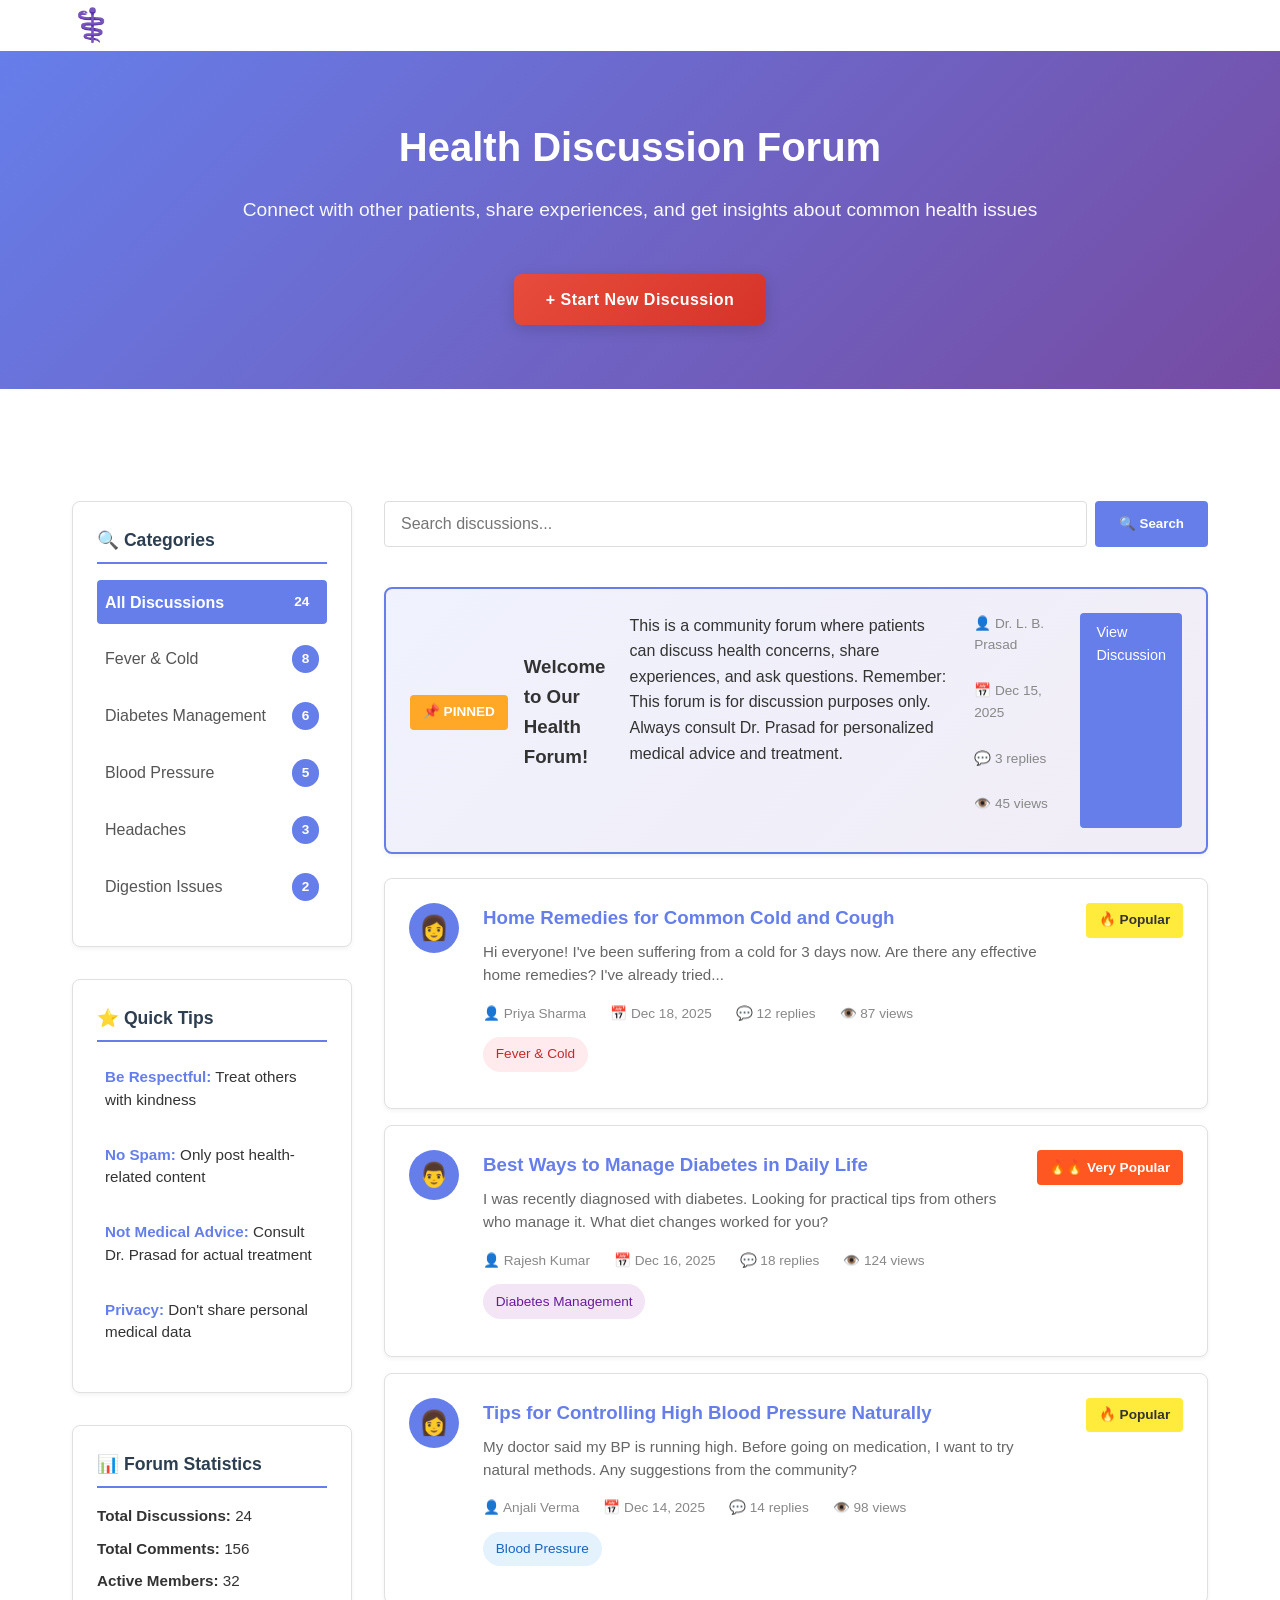
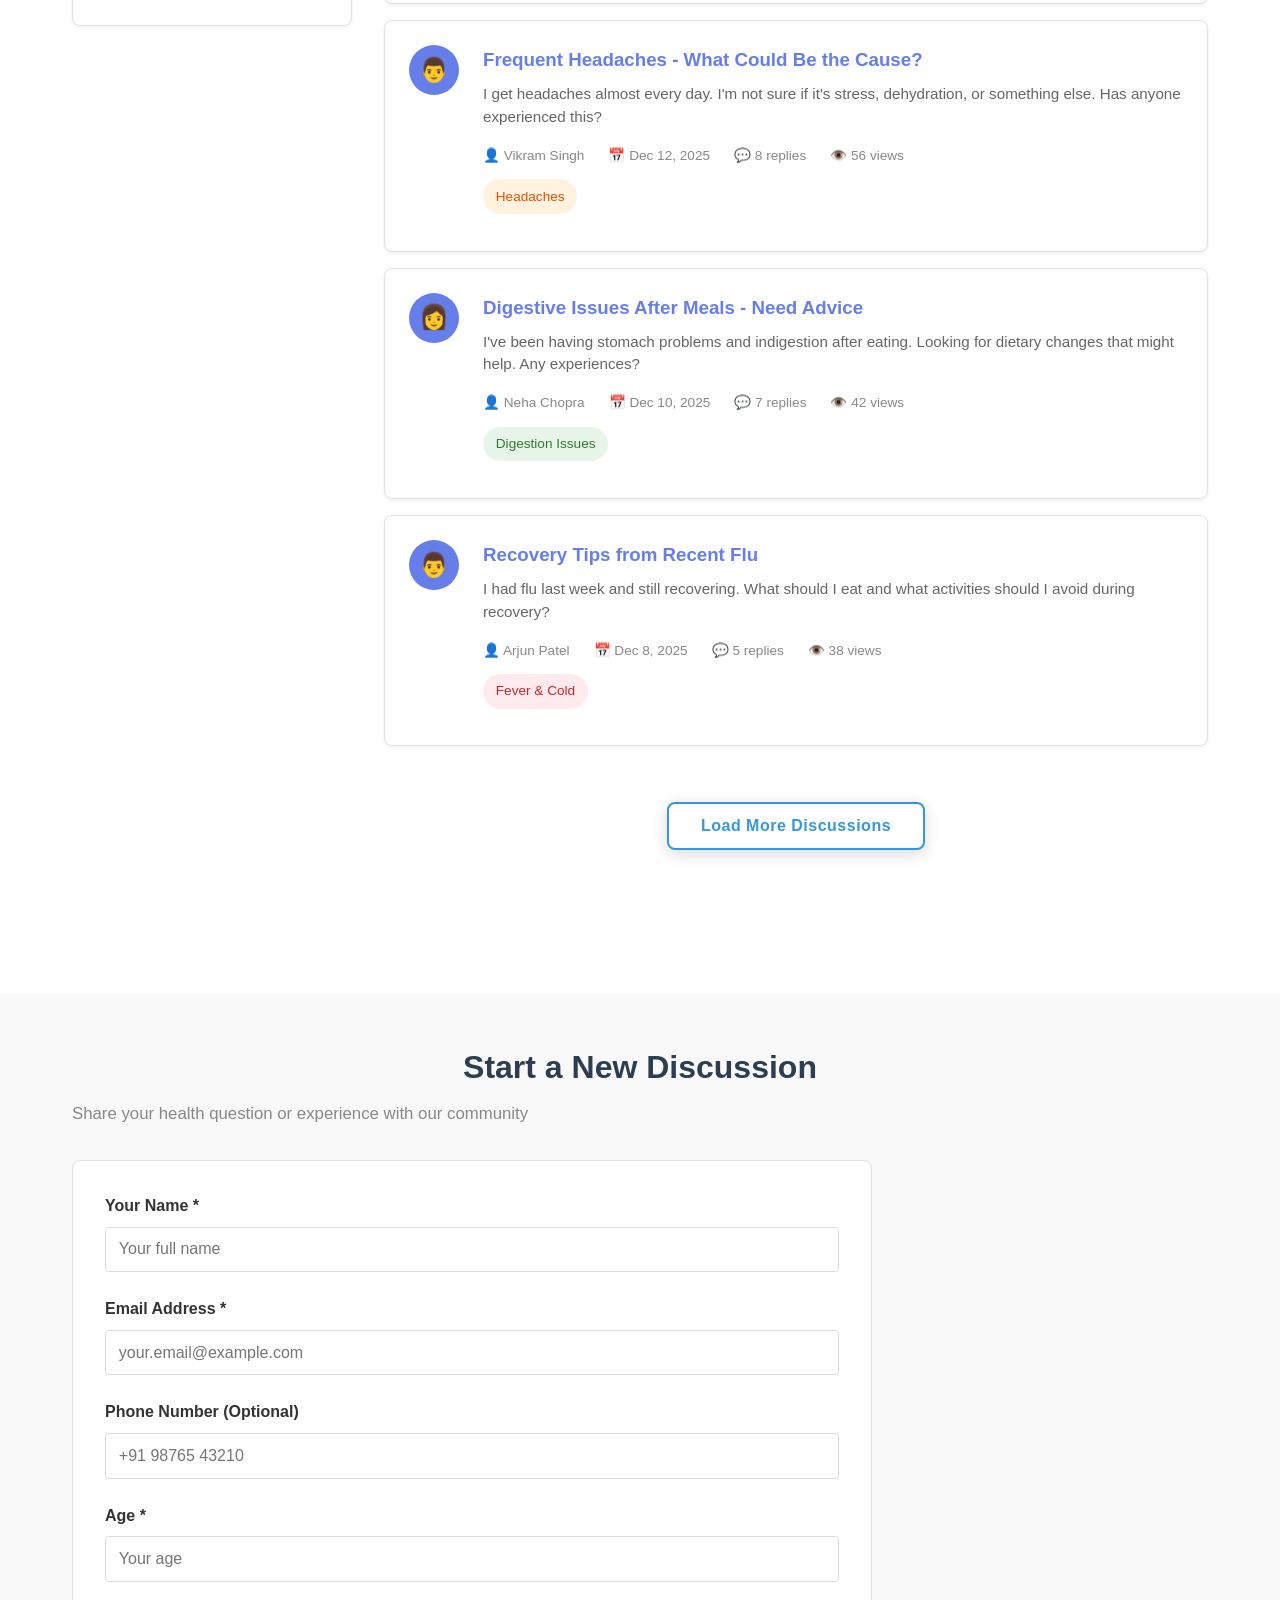
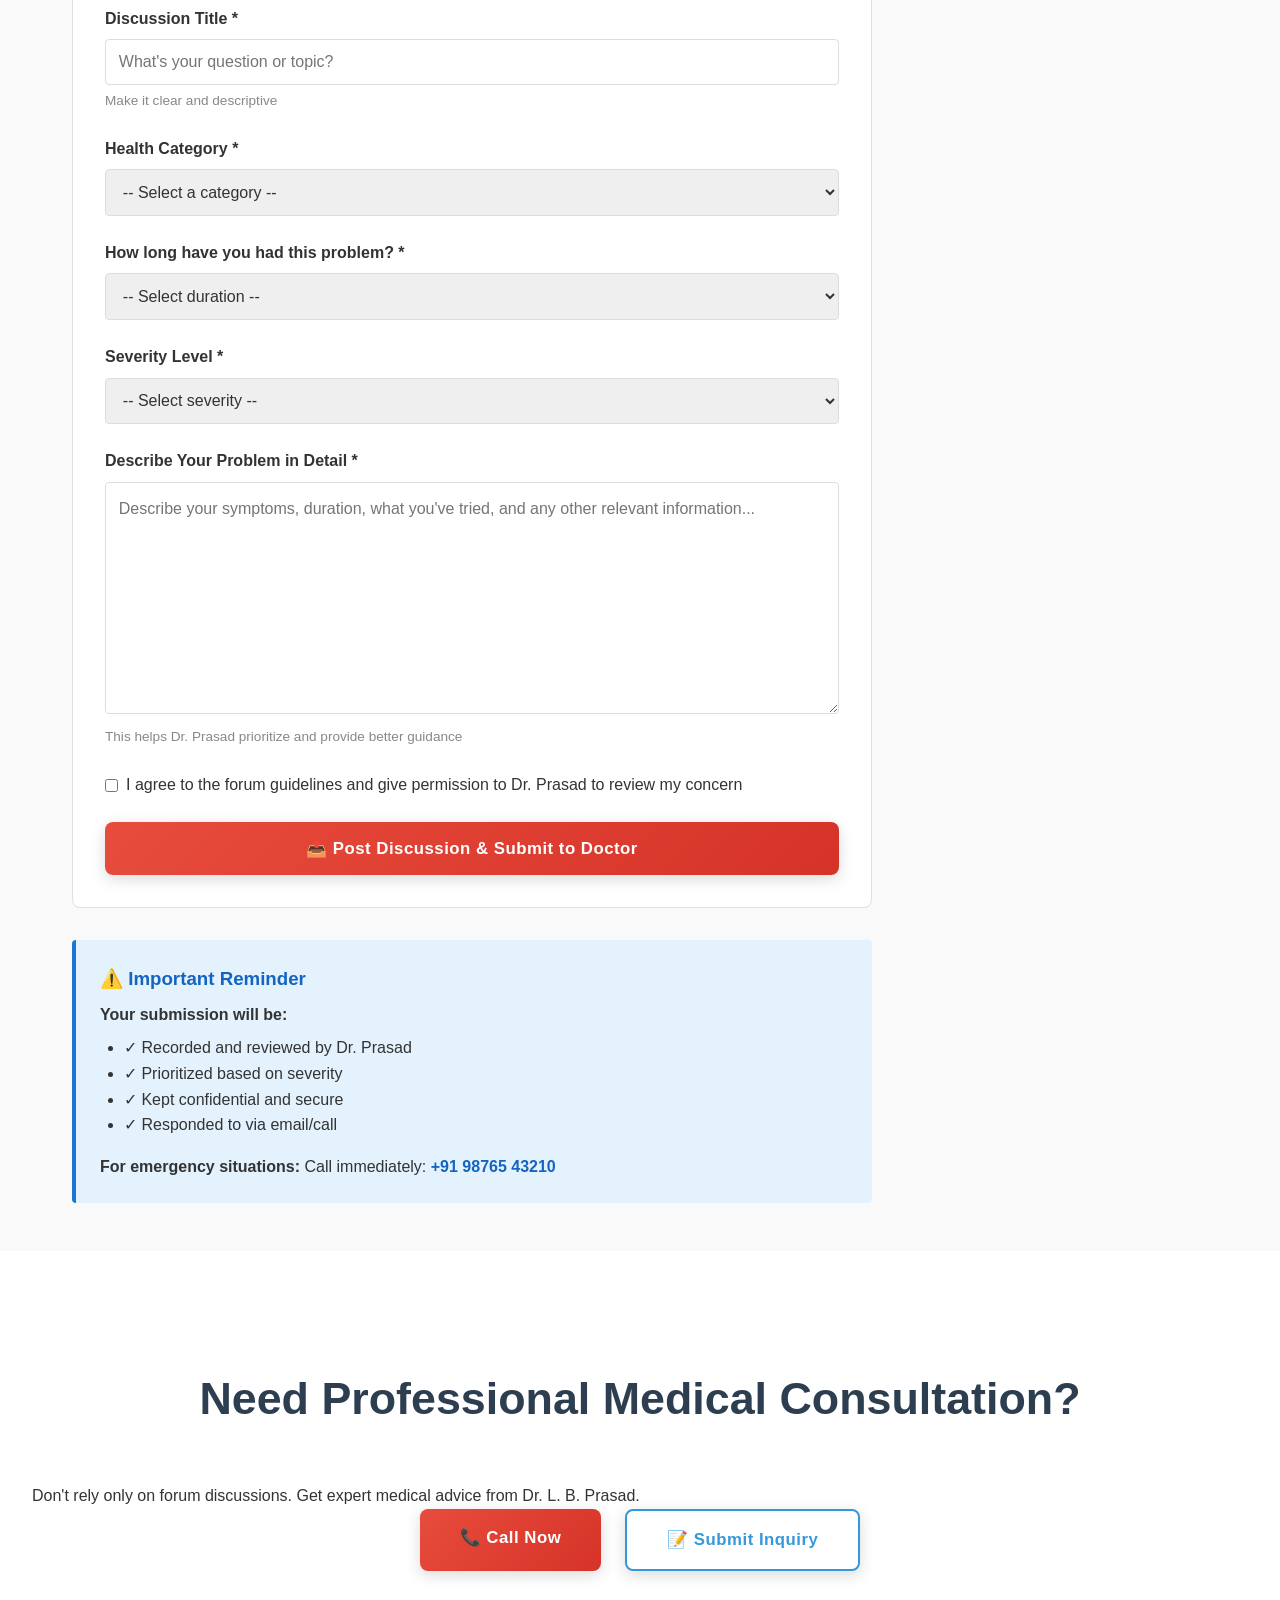
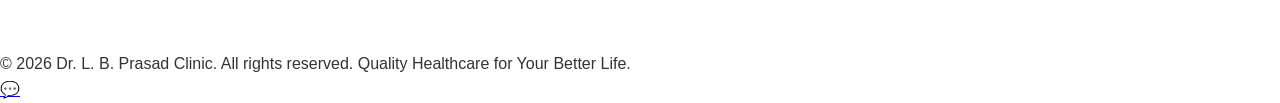
==== commit 6056c90d: "Add Inquiry button to hero and CTA sections, upgrade forum form with Formspree integration and sever" ====
--- a/forum.html
+++ b/forum.html
@@ -238,7 +238,27 @@
             <h2>Start a New Discussion</h2>
             <p class="section-subtitle">Share your health question or experience with our community</p>
             
-            <form class="new-thread-form" id="newThreadForm">
+            <form class="new-thread-form" id="newThreadForm" action="https://formspree.io/f/xyzabjkd" method="POST">
+                <div class="form-group">
+                    <label for="thread-name">Your Name *</label>
+                    <input type="text" id="thread-name" name="name" placeholder="Your full name" required>
+                </div>
+
+                <div class="form-group">
+                    <label for="thread-email">Email Address *</label>
+                    <input type="email" id="thread-email" name="email" placeholder="your.email@example.com" required>
+                </div>
+
+                <div class="form-group">
+                    <label for="thread-phone">Phone Number (Optional)</label>
+                    <input type="tel" id="thread-phone" name="phone" placeholder="+91 98765 43210">
+                </div>
+
+                <div class="form-group">
+                    <label for="thread-age">Age *</label>
+                    <input type="number" id="thread-age" name="age" min="1" max="120" placeholder="Your age" required>
+                </div>
+
                 <div class="form-group">
                     <label for="thread-title">Discussion Title *</label>
                     <input type="text" id="thread-title" name="title" placeholder="What's your question or topic?" required>
@@ -246,7 +266,7 @@
                 </div>
 
                 <div class="form-group">
-                    <label for="thread-category">Category *</label>
+                    <label for="thread-category">Health Category *</label>
                     <select id="thread-category" name="category" required>
                         <option value="">-- Select a category --</option>
                         <option value="fever">Fever & Cold</option>
@@ -254,27 +274,59 @@
                         <option value="bp">Blood Pressure</option>
                         <option value="headache">Headaches</option>
                         <option value="digestion">Digestion Issues</option>
+                        <option value="infection">Infection</option>
+                        <option value="allergy">Allergy</option>
                         <option value="other">Other Health Topics</option>
                     </select>
                 </div>
 
                 <div class="form-group">
-                    <label for="thread-content">Your Question/Experience *</label>
-                    <textarea id="thread-content" name="content" placeholder="Describe your health concern or share your experience. Be as detailed as possible..." rows="8" required></textarea>
-                    <small>This helps others provide better suggestions</small>
+                    <label for="thread-duration">How long have you had this problem? *</label>
+                    <select id="thread-duration" name="duration" required>
+                        <option value="">-- Select duration --</option>
+                        <option value="less-than-day">Less than 24 hours</option>
+                        <option value="few-days">2-3 days</option>
+                        <option value="week">1 week</option>
+                        <option value="two-weeks">2 weeks</option>
+                        <option value="month">1 month</option>
+                        <option value="more">More than a month</option>
+                    </select>
+                </div>
+
+                <div class="form-group">
+                    <label for="thread-severity">Severity Level *</label>
+                    <select id="thread-severity" name="severity" required>
+                        <option value="">-- Select severity --</option>
+                        <option value="mild">Mild (Manageable)</option>
+                        <option value="moderate">Moderate (Affects daily life)</option>
+                        <option value="severe">Severe (Urgent attention needed)</option>
+                    </select>
+                </div>
+
+                <div class="form-group">
+                    <label for="thread-content">Describe Your Problem in Detail *</label>
+                    <textarea id="thread-content" name="description" placeholder="Describe your symptoms, duration, what you've tried, and any other relevant information..." rows="8" required></textarea>
+                    <small>This helps Dr. Prasad prioritize and provide better guidance</small>
                 </div>
 
                 <div class="form-group checkbox">
                     <input type="checkbox" id="thread-agree" name="agree" required>
-                    <label for="thread-agree">I agree to the forum guidelines and privacy policy</label>
-                </div>
-
-                <button type="submit" class="btn btn-primary btn-large">📤 Post Discussion</button>
+                    <label for="thread-agree">I agree to the forum guidelines and give permission to Dr. Prasad to review my concern</label>
+                </div>
+
+                <button type="submit" class="btn btn-primary btn-large">📤 Post Discussion & Submit to Doctor</button>
             </form>
 
             <div class="form-info">
                 <h3>⚠️ Important Reminder</h3>
-                <p><strong>This forum is for discussion and community support only.</strong> The information shared here is not a substitute for professional medical advice. Always consult Dr. Prasad for personalized diagnosis and treatment. In case of emergency, call immediately: <a href="tel:+919876543210"><strong>+91 98765 43210</strong></a></p>
+                <p><strong>Your submission will be:</strong></p>
+                <ul style="margin-left: 1.5rem; margin-top: 0.5rem;">
+                    <li>✓ Recorded and reviewed by Dr. Prasad</li>
+                    <li>✓ Prioritized based on severity</li>
+                    <li>✓ Kept confidential and secure</li>
+                    <li>✓ Responded to via email/call</li>
+                </ul>
+                <p style="margin-top: 1rem;"><strong>For emergency situations:</strong> Call immediately: <a href="tel:+919876543210"><strong>+91 98765 43210</strong></a></p>
             </div>
         </div>
     </section>
@@ -336,10 +388,9 @@
         const newThreadForm = document.getElementById('newThreadForm');
         if (newThreadForm) {
             newThreadForm.addEventListener('submit', function(e) {
-                e.preventDefault();
-                alert('Thank you! Your discussion has been posted. The community can now see and respond to your question.');
-                this.reset();
-                window.location.href = '#forum-main';
+                // Let Formspree handle the submission
+                // This alert will show before form submits
+                alert('Thank you! Your concern has been submitted to Dr. Prasad. He will review and prioritize based on severity. You will receive an email confirmation shortly.');
             });
         }
 
--- a/style.css
+++ b/style.css
@@ -183,6 +183,22 @@
     box-shadow: 0 8px 25px rgba(52, 152, 219, 0.4);
 }
 
+.btn-inquiry {
+    background: linear-gradient(135deg, #27ae60 0%, #229954 100%);
+    color: white;
+    border: none;
+}
+
+.btn-inquiry:hover {
+    background: linear-gradient(135deg, #229954 0%, #1e8449 100%);
+    transform: translateY(-3px);
+    box-shadow: 0 8px 25px rgba(39, 174, 96, 0.4);
+}
+
+.btn-inquiry:active {
+    transform: translateY(-1px);
+}
+
 /* Large Desktops (1920px and above) */
 @media (min-width: 1920px) {
     .hero {
